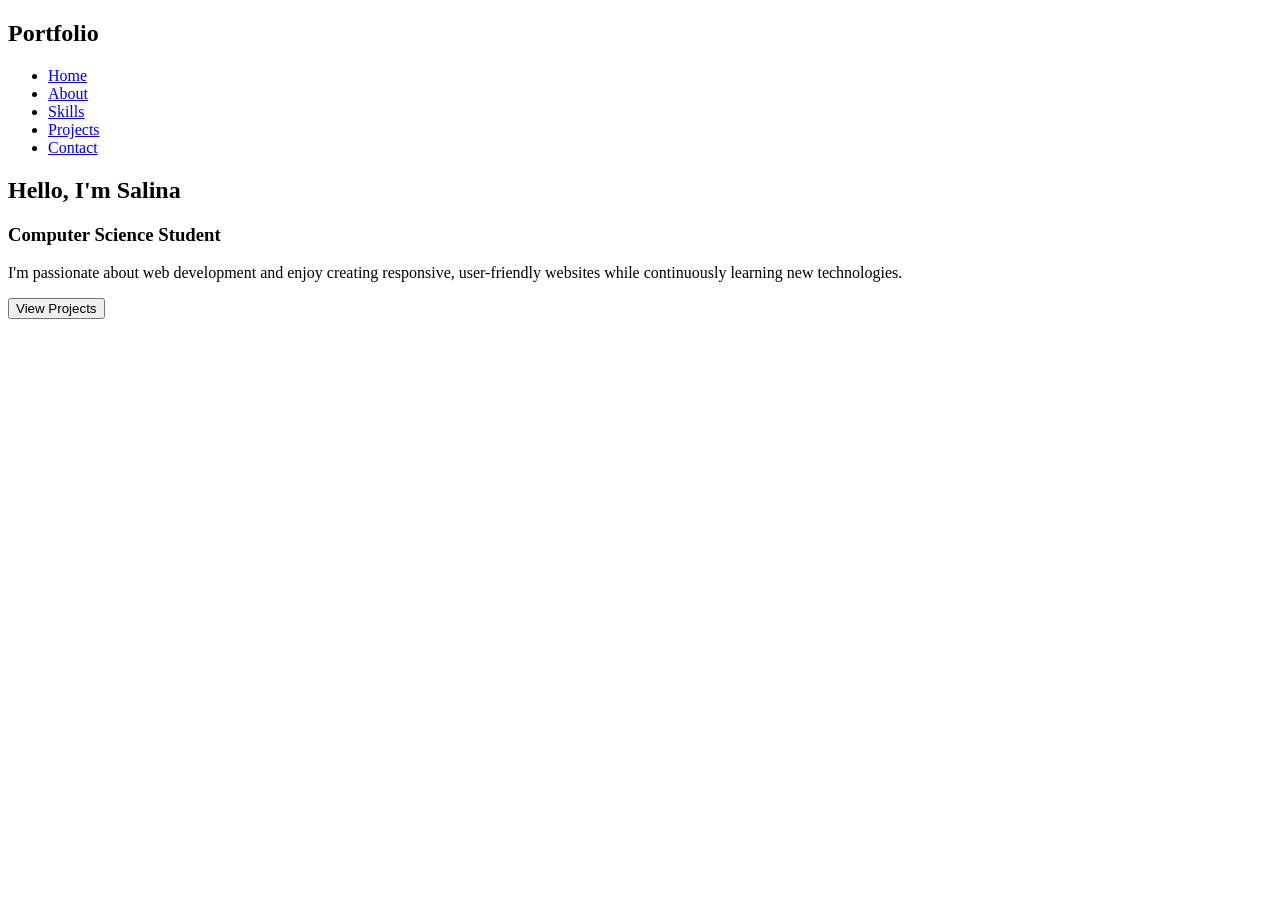
==== index.html @ ccdf06ad "Its my  portfolio" ====
<!DOCTYPE html>
<html lang="en">
<head>
    <meta charset="UTF-8">
    <meta name="viewport" content="width=device-width, initial-scale=1.0">
    <title>My Portfolio</title>

    <link rel="stylesheet" href="style.css">
</head>
<body>

<nav>
    <h2 class="logo">Portfolio</h2>

    <ul>
        <li><a href="#">Home</a></li>
        <li><a href="#">About</a></li>
        <li><a href="#">Skills</a></li>
        <li><a href="#">Projects</a></li>
        <li><a href="#">Contact</a></li>
    </ul>
</nav>

<section class="hero">

    <div class="hero-text">

        <h1>Hello, I'm <span>Salina</span></h1>

        <h3>Computer Science Student</h3>

        <p>
            I'm passionate about web development and enjoy creating
            responsive, user-friendly websites while continuously learning
            new technologies.
        </p>

        <button>View Projects</button>

    </div>

</section>

</body>
</html>
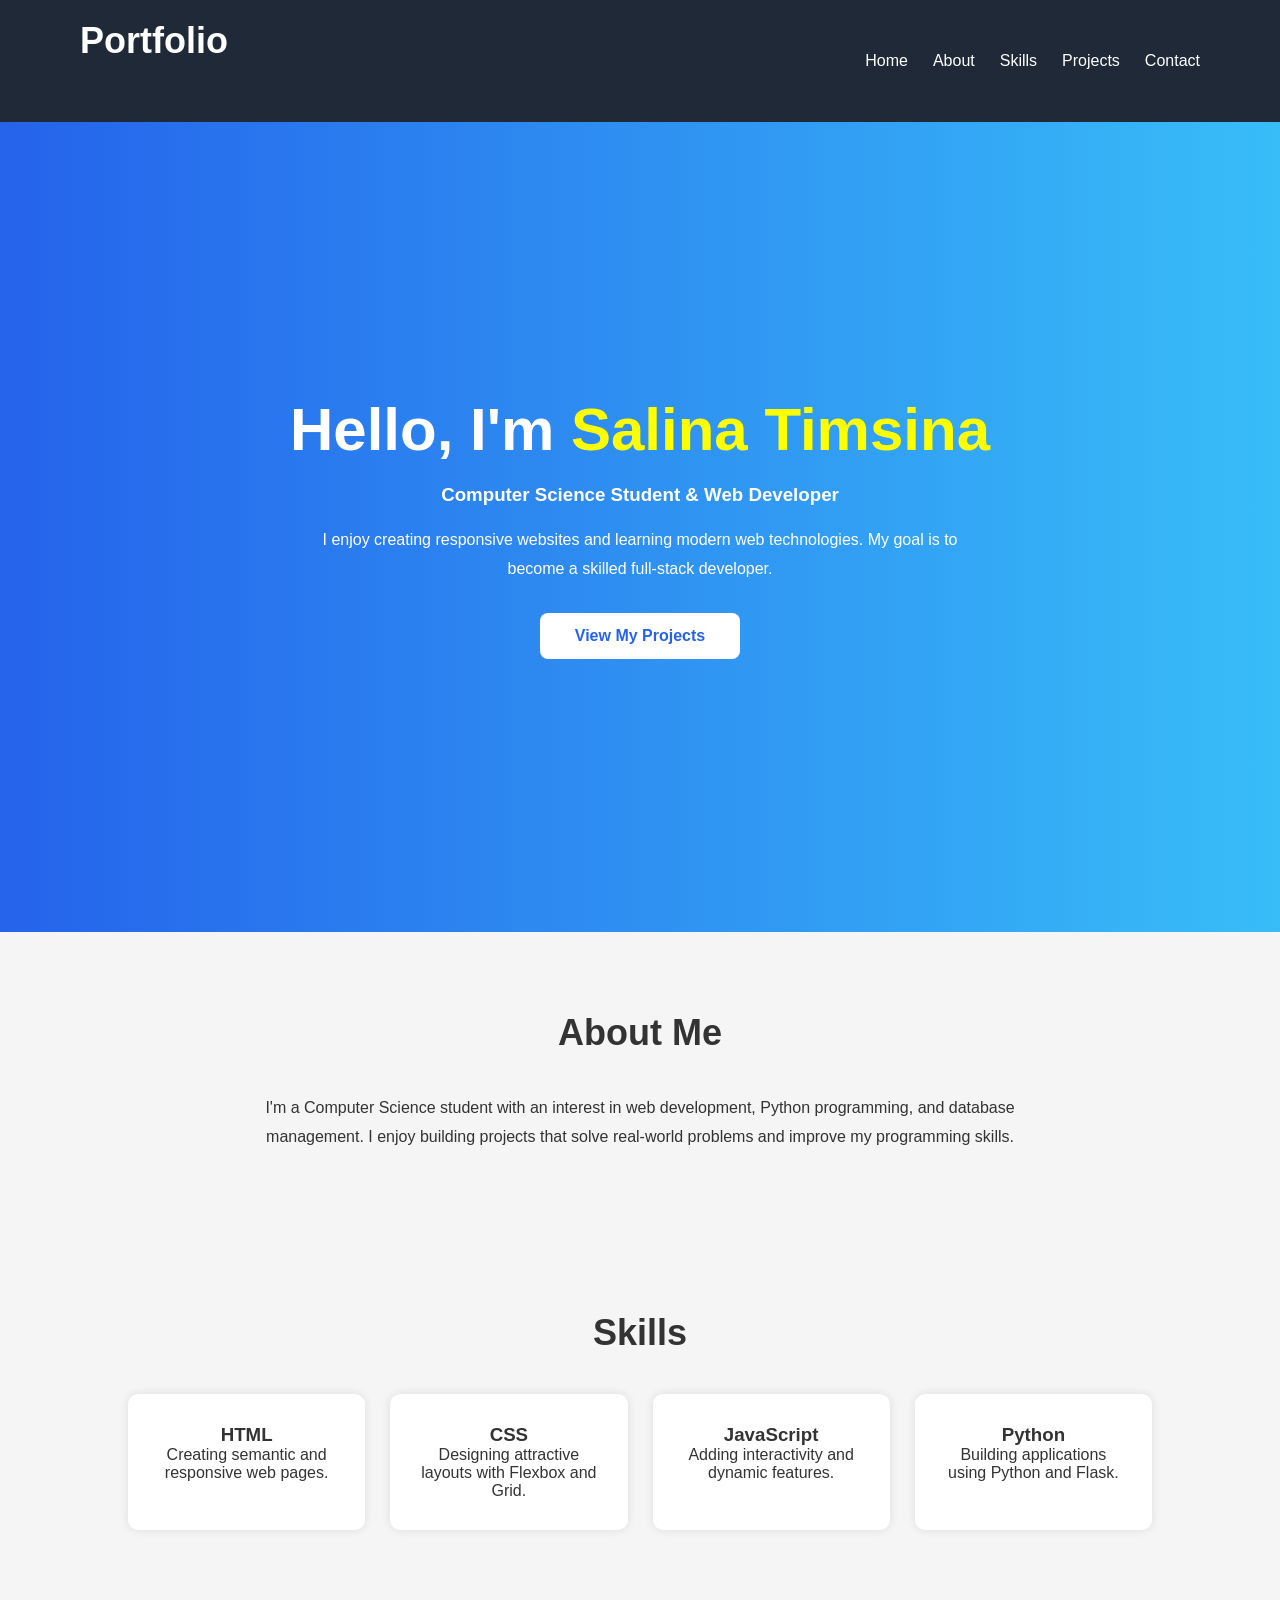
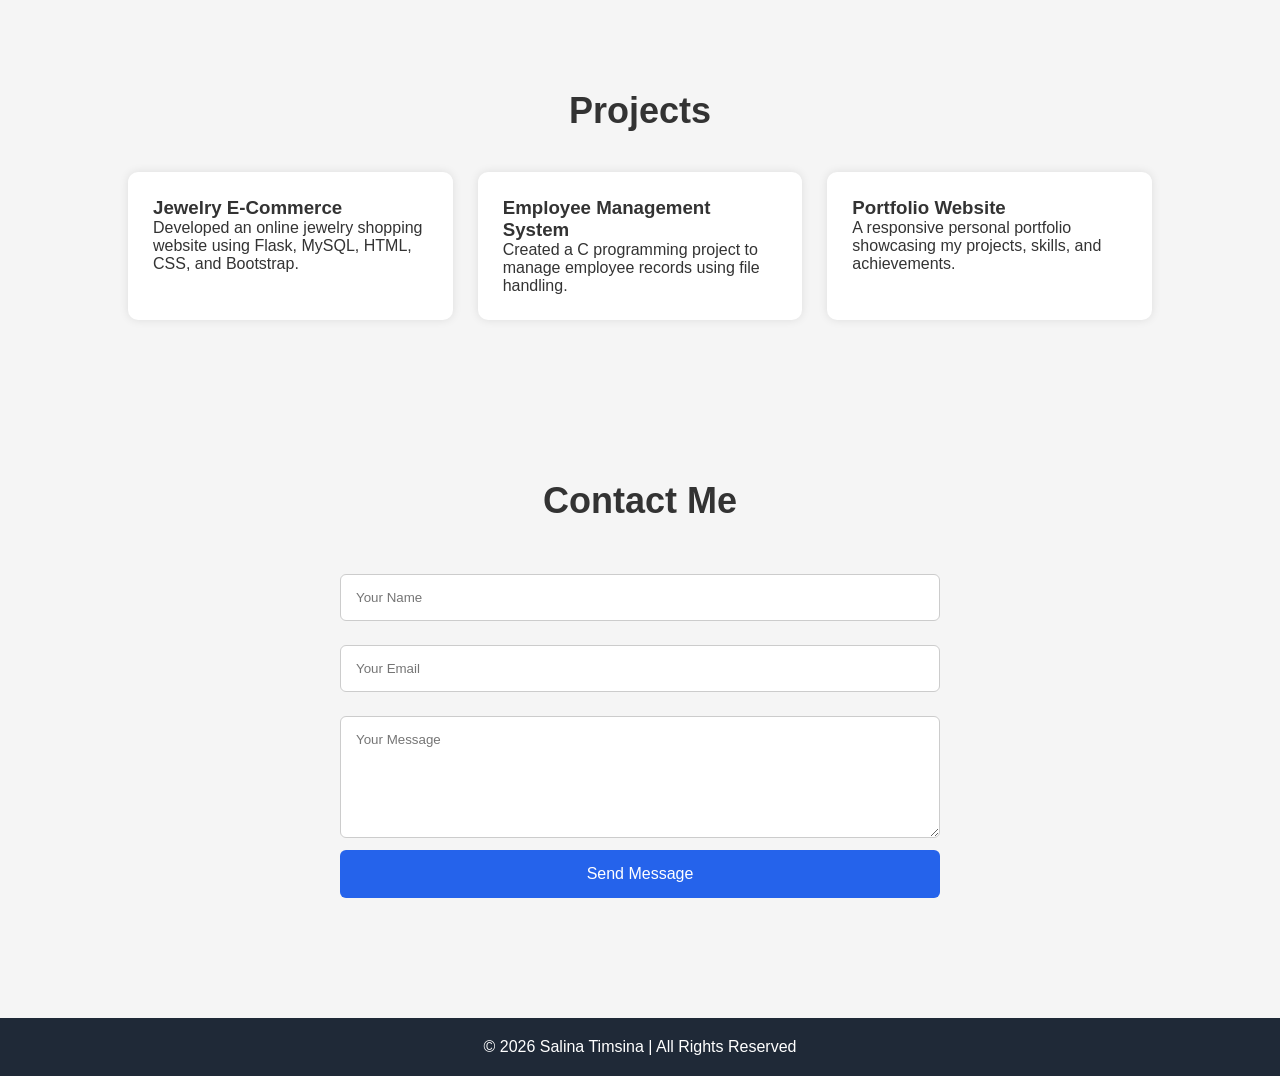
==== commit 128595c1: "its contact file" ====
--- a/index.html
+++ b/index.html
@@ -1,45 +1,172 @@
 <!DOCTYPE html>
 <html lang="en">
 <head>
-    <meta charset="UTF-8">
-    <meta name="viewport" content="width=device-width, initial-scale=1.0">
-    <title>My Portfolio</title>
+<meta charset="UTF-8">
+<meta name="viewport" content="width=device-width, initial-scale=1.0">
+<title>Personal Portfolio</title>
 
-    <link rel="stylesheet" href="style.css">
+<link rel="stylesheet" href="style.css">
+
 </head>
 <body>
 
+<!-- Navigation -->
+
 <nav>
-    <h2 class="logo">Portfolio</h2>
 
-    <ul>
-        <li><a href="#">Home</a></li>
-        <li><a href="#">About</a></li>
-        <li><a href="#">Skills</a></li>
-        <li><a href="#">Projects</a></li>
-        <li><a href="#">Contact</a></li>
-    </ul>
+<h2 class="logo">Portfolio</h2>
+
+<ul>
+
+<li><a href="#">Home</a></li>
+<li><a href="#about">About</a></li>
+<li><a href="#skills">Skills</a></li>
+<li><a href="#projects">Projects</a></li>
+<li><a href="#contact">Contact</a></li>
+
+</ul>
+
 </nav>
+
+<!-- Hero -->
 
 <section class="hero">
 
-    <div class="hero-text">
+<div class="hero-content">
 
-        <h1>Hello, I'm <span>Salina</span></h1>
+<h1>Hello, I'm <span>Salina Timsina</span></h1>
 
-        <h3>Computer Science Student</h3>
+<h3>Computer Science Student & Web Developer</h3>
 
-        <p>
-            I'm passionate about web development and enjoy creating
-            responsive, user-friendly websites while continuously learning
-            new technologies.
-        </p>
+<p>
+I enjoy creating responsive websites and learning modern web technologies.
+My goal is to become a skilled full-stack developer.
+</p>
 
-        <button>View Projects</button>
+<a href="#projects" class="btn">View My Projects</a>
 
-    </div>
+</div>
 
 </section>
 
+<!-- About -->
+
+<section id="about" class="about">
+
+<h2>About Me</h2>
+
+<p>
+I'm a Computer Science student with an interest in web development,
+Python programming, and database management. I enjoy building projects
+that solve real-world problems and improve my programming skills.
+</p>
+
+</section>
+
+<!-- Skills -->
+
+<section id="skills" class="skills">
+
+<h2>Skills</h2>
+
+<div class="skill-box">
+
+<div class="card">
+<h3>HTML</h3>
+<p>Creating semantic and responsive web pages.</p>
+</div>
+
+<div class="card">
+<h3>CSS</h3>
+<p>Designing attractive layouts with Flexbox and Grid.</p>
+</div>
+
+<div class="card">
+<h3>JavaScript</h3>
+<p>Adding interactivity and dynamic features.</p>
+</div>
+
+<div class="card">
+<h3>Python</h3>
+<p>Building applications using Python and Flask.</p>
+</div>
+
+</div>
+
+</section>
+
+<!-- Projects -->
+
+<section id="projects" class="projects">
+
+<h2>Projects</h2>
+
+<div class="project-container">
+
+<div class="project-card">
+
+<h3>Jewelry E-Commerce</h3>
+
+<p>
+Developed an online jewelry shopping website using Flask,
+MySQL, HTML, CSS, and Bootstrap.
+</p>
+
+</div>
+
+<div class="project-card">
+
+<h3>Employee Management System</h3>
+
+<p>
+Created a C programming project to manage employee records
+using file handling.
+</p>
+
+</div>
+
+<div class="project-card">
+
+<h3>Portfolio Website</h3>
+
+<p>
+A responsive personal portfolio showcasing my projects,
+skills, and achievements.
+</p>
+
+</div>
+
+</div>
+
+</section>
+
+<!-- Contact -->
+
+<section id="contact" class="contact">
+
+<h2>Contact Me</h2>
+
+<form>
+
+<input type="text" placeholder="Your Name">
+
+<input type="email" placeholder="Your Email">
+
+<textarea rows="6" placeholder="Your Message"></textarea>
+
+<button type="submit">Send Message</button>
+
+</form>
+
+</section>
+
+<!-- Footer -->
+
+<footer>
+
+<p>© 2026 Salina Timsina | All Rights Reserved</p>
+
+</footer>
+
 </body>
 </html>
--- a/style.css
+++ b/style.css
@@ -0,0 +1,198 @@
+*{
+margin:0;
+padding:0;
+box-sizing:border-box;
+font-family:Arial,sans-serif;
+}
+
+html{
+scroll-behavior:smooth;
+}
+
+body{
+background:#f5f5f5;
+color:#333;
+}
+
+nav{
+display:flex;
+justify-content:space-between;
+align-items:center;
+padding:20px 80px;
+background:#1f2937;
+position:sticky;
+top:0;
+}
+
+.logo{
+color:white;
+}
+
+nav ul{
+display:flex;
+list-style:none;
+}
+
+nav li{
+margin-left:25px;
+}
+
+nav a{
+text-decoration:none;
+color:white;
+transition:.3s;
+}
+
+nav a:hover{
+color:#38bdf8;
+}
+
+.hero{
+height:90vh;
+display:flex;
+justify-content:center;
+align-items:center;
+text-align:center;
+padding:20px;
+background:linear-gradient(to right,#2563eb,#38bdf8);
+color:white;
+}
+
+.hero h1{
+font-size:60px;
+margin-bottom:20px;
+}
+
+.hero span{
+color:yellow;
+}
+
+.hero h3{
+margin-bottom:20px;
+}
+
+.hero p{
+max-width:650px;
+margin:auto;
+line-height:1.8;
+}
+
+.btn{
+display:inline-block;
+margin-top:30px;
+padding:14px 35px;
+background:white;
+color:#2563eb;
+text-decoration:none;
+border-radius:8px;
+font-weight:bold;
+}
+
+section{
+padding:80px 10%;
+}
+
+h2{
+text-align:center;
+margin-bottom:40px;
+font-size:36px;
+}
+
+.about p{
+max-width:800px;
+margin:auto;
+text-align:center;
+line-height:1.8;
+}
+
+.skill-box{
+display:grid;
+grid-template-columns:repeat(auto-fit,minmax(220px,1fr));
+gap:25px;
+}
+
+.card{
+background:white;
+padding:30px;
+text-align:center;
+border-radius:10px;
+box-shadow:0 0 10px rgba(0,0,0,.1);
+transition:.3s;
+}
+
+.card:hover{
+transform:translateY(-8px);
+}
+
+.project-container{
+display:grid;
+grid-template-columns:repeat(auto-fit,minmax(250px,1fr));
+gap:25px;
+}
+
+.project-card{
+background:white;
+padding:25px;
+border-radius:10px;
+box-shadow:0 0 10px rgba(0,0,0,.1);
+transition:.3s;
+}
+
+.project-card:hover{
+transform:scale(1.05);
+}
+
+.contact form{
+max-width:600px;
+margin:auto;
+display:flex;
+flex-direction:column;
+}
+
+input,
+textarea{
+padding:15px;
+margin:12px 0;
+border:1px solid #ccc;
+border-radius:6px;
+}
+
+button{
+padding:15px;
+background:#2563eb;
+color:white;
+border:none;
+border-radius:6px;
+cursor:pointer;
+font-size:16px;
+}
+
+button:hover{
+background:#1d4ed8;
+}
+
+footer{
+background:#1f2937;
+color:white;
+text-align:center;
+padding:20px;
+margin-top:40px;
+}
+
+@media(max-width:768px){
+
+nav{
+flex-direction:column;
+}
+
+nav ul{
+margin-top:20px;
+flex-wrap:wrap;
+justify-content:center;
+}
+
+.hero h1{
+font-size:40px;
+}
+
+}
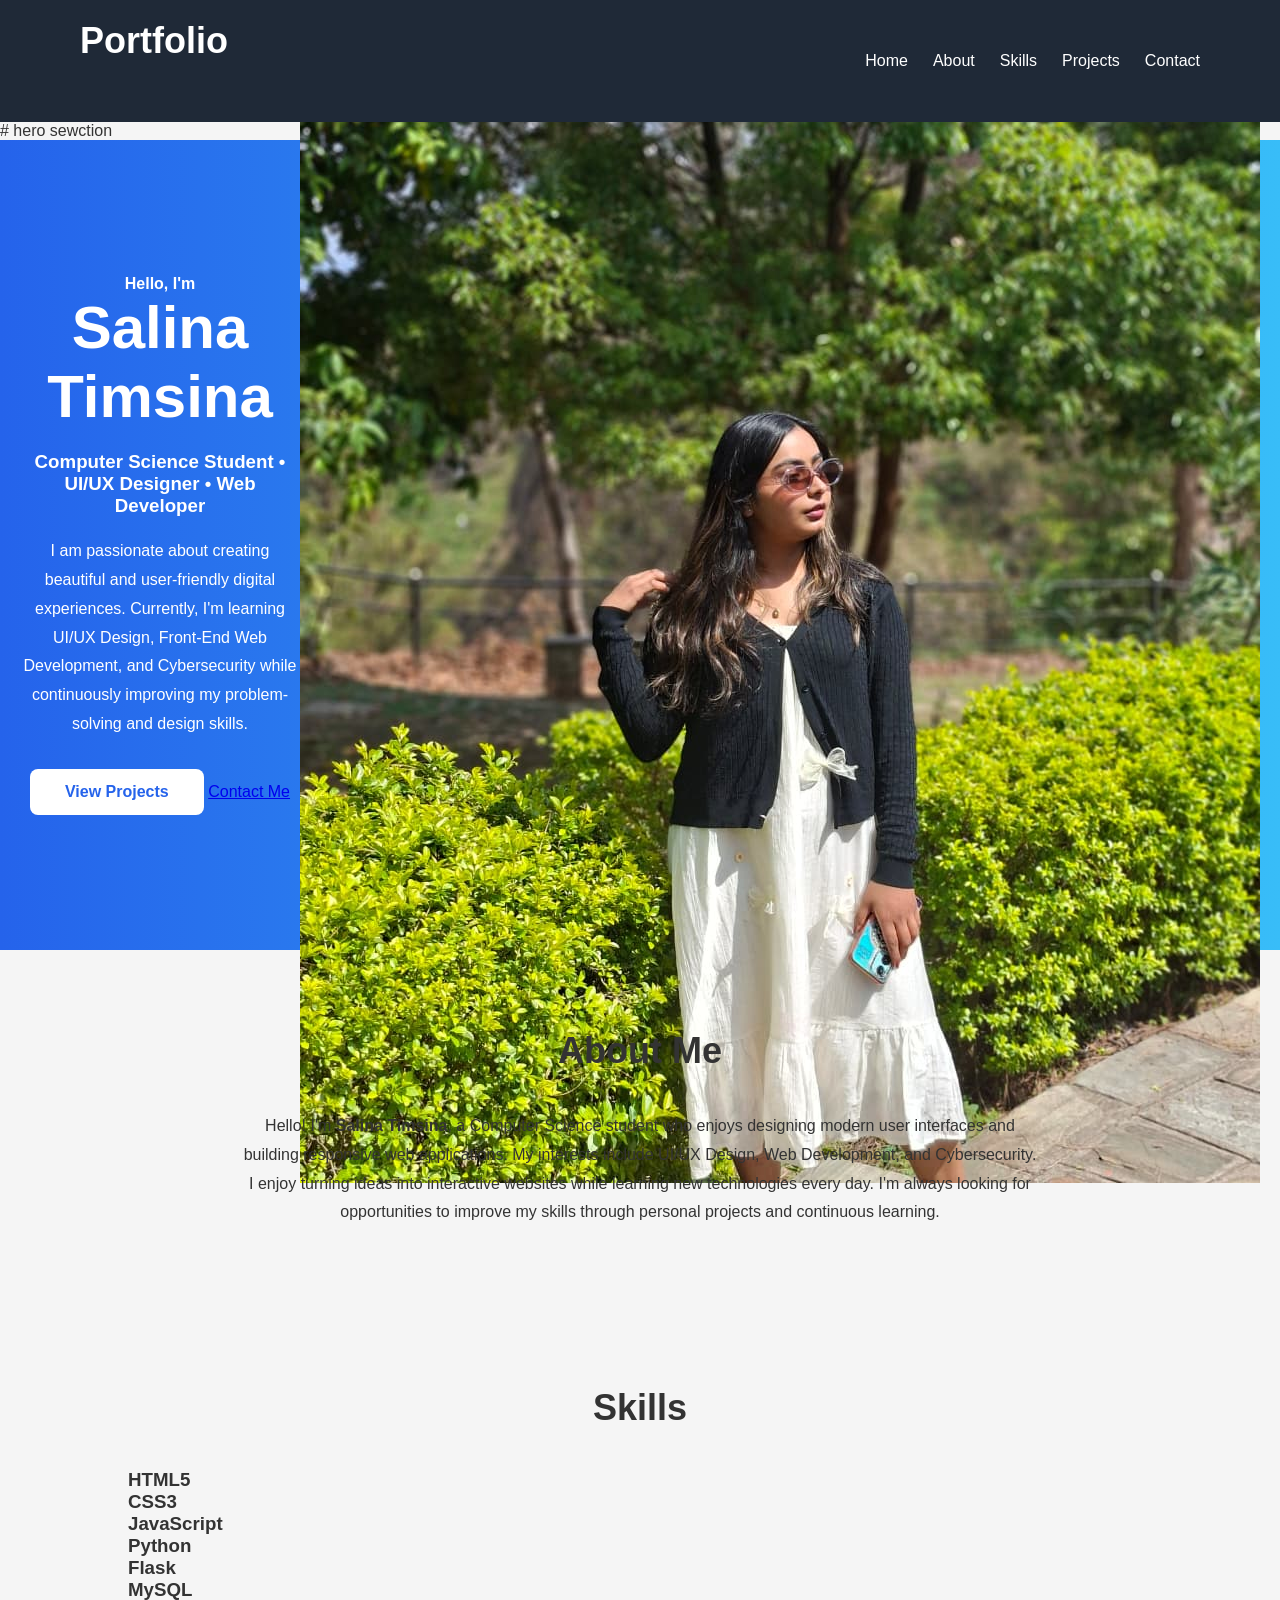
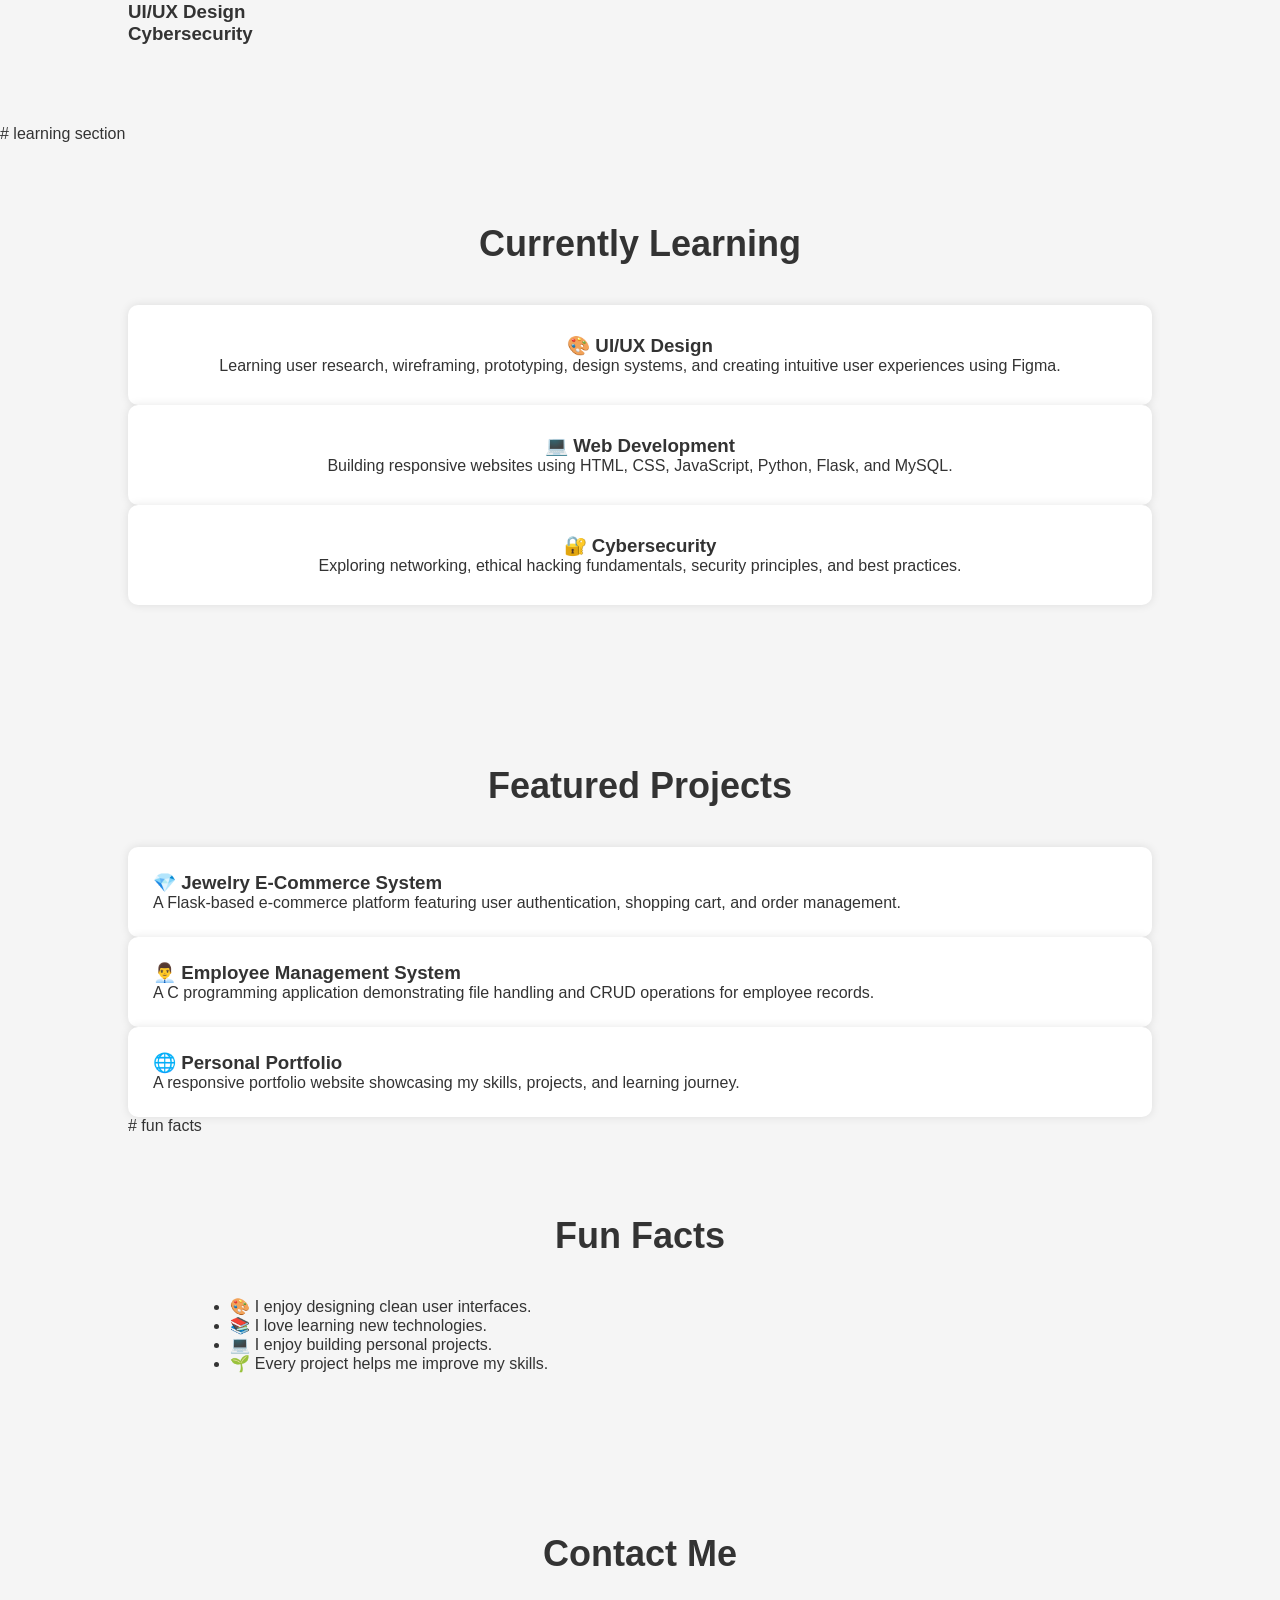
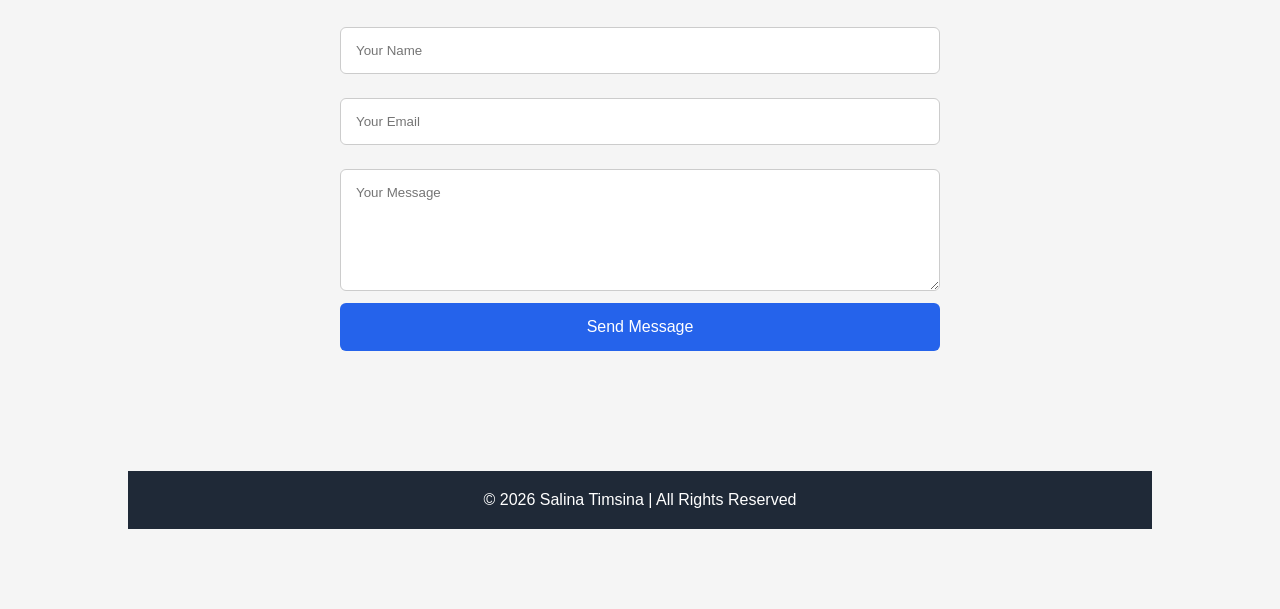
==== commit 430f1e93: "Add profile photo and improve portfolio layout" ====
--- a/index.html
+++ b/index.html
@@ -27,68 +27,153 @@
 </ul>
 
 </nav>
-
-<!-- Hero -->
+# hero sewction
 
 <section class="hero">
 
-<div class="hero-content">
-
-<h1>Hello, I'm <span>Salina Timsina</span></h1>
-
-<h3>Computer Science Student & Web Developer</h3>
-
-<p>
-I enjoy creating responsive websites and learning modern web technologies.
-My goal is to become a skilled full-stack developer.
-</p>
-
-<a href="#projects" class="btn">View My Projects</a>
-
-</div>
-
-</section>
+<div class="hero-text">
+
+<h4>Hello, I'm</h4>
+
+<h1>Salina Timsina</h1>
+
+<h3>
+Computer Science Student • UI/UX Designer • Web Developer
+</h3>
+
+<p>
+I am passionate about creating beautiful and user-friendly digital
+experiences. Currently, I'm learning UI/UX Design, Front-End Web
+Development, and Cybersecurity while continuously improving my
+problem-solving and design skills.
+</p>
+
+<a href="#projects" class="btn">View Projects</a>
+
+<a href="contact.html" class="btn-outline">Contact Me</a>
+
+</div>
+
+<div class="hero-image">
+
+<img src="images/profile.jpg" alt="Salina">
+
+</div>
+
+</section>
+
 
 <!-- About -->
-
 <section id="about" class="about">
 
 <h2>About Me</h2>
 
 <p>
-I'm a Computer Science student with an interest in web development,
-Python programming, and database management. I enjoy building projects
-that solve real-world problems and improve my programming skills.
+
+Hello! I'm <strong>Salina Timsina</strong>, a Computer Science student
+who enjoys designing modern user interfaces and building responsive
+web applications.
+
+My interests include UI/UX Design, Web Development, and
+Cybersecurity. I enjoy turning ideas into interactive websites while
+learning new technologies every day.
+
+I'm always looking for opportunities to improve my skills through
+personal projects and continuous learning.
+
 </p>
 
 </section>
 
 <!-- Skills -->
-
-<section id="skills" class="skills">
+<section id="skills">
 
 <h2>Skills</h2>
 
-<div class="skill-box">
+<div class="skills">
+
+<div class="skill">
+<h3>HTML5</h3>
+<div class="progress"><span style="width:95%"></span></div>
+</div>
+
+<div class="skill">
+<h3>CSS3</h3>
+<div class="progress"><span style="width:90%"></span></div>
+</div>
+
+<div class="skill">
+<h3>JavaScript</h3>
+<div class="progress"><span style="width:70%"></span></div>
+</div>
+
+<div class="skill">
+<h3>Python</h3>
+<div class="progress"><span style="width:85%"></span></div>
+</div>
+
+<div class="skill">
+<h3>Flask</h3>
+<div class="progress"><span style="width:75%"></span></div>
+</div>
+
+<div class="skill">
+<h3>MySQL</h3>
+<div class="progress"><span style="width:80%"></span></div>
+</div>
+
+<div class="skill">
+<h3>UI/UX Design</h3>
+<div class="progress"><span style="width:65%"></span></div>
+</div>
+
+<div class="skill">
+<h3>Cybersecurity</h3>
+<div class="progress"><span style="width:50%"></span></div>
+</div>
+
+</div>
+
+</section>
+# learning section
+
+<section class="learning">
+
+<h2>Currently Learning</h2>
+
+<div class="learning-box">
 
 <div class="card">
-<h3>HTML</h3>
-<p>Creating semantic and responsive web pages.</p>
+
+<h3>🎨 UI/UX Design</h3>
+
+<p>
+Learning user research, wireframing, prototyping, design systems,
+and creating intuitive user experiences using Figma.
+</p>
+
 </div>
 
 <div class="card">
-<h3>CSS</h3>
-<p>Designing attractive layouts with Flexbox and Grid.</p>
+
+<h3>💻 Web Development</h3>
+
+<p>
+Building responsive websites using HTML, CSS, JavaScript,
+Python, Flask, and MySQL.
+</p>
+
 </div>
 
 <div class="card">
-<h3>JavaScript</h3>
-<p>Adding interactivity and dynamic features.</p>
-</div>
-
-<div class="card">
-<h3>Python</h3>
-<p>Building applications using Python and Flask.</p>
+
+<h3>🔐 Cybersecurity</h3>
+
+<p>
+Exploring networking, ethical hacking fundamentals,
+security principles, and best practices.
+</p>
+
 </div>
 
 </div>
@@ -97,48 +182,61 @@
 
 <!-- Projects -->
 
-<section id="projects" class="projects">
-
-<h2>Projects</h2>
-
-<div class="project-container">
+<section id="projects">
+
+<h2>Featured Projects</h2>
 
 <div class="project-card">
 
-<h3>Jewelry E-Commerce</h3>
-
-<p>
-Developed an online jewelry shopping website using Flask,
-MySQL, HTML, CSS, and Bootstrap.
+<h3>💎 Jewelry E-Commerce System</h3>
+
+<p>
+A Flask-based e-commerce platform featuring user authentication,
+shopping cart, and order management.
 </p>
 
 </div>
 
 <div class="project-card">
 
-<h3>Employee Management System</h3>
-
-<p>
-Created a C programming project to manage employee records
-using file handling.
+<h3>👨‍💼 Employee Management System</h3>
+
+<p>
+A C programming application demonstrating file handling and CRUD
+operations for employee records.
 </p>
 
 </div>
 
 <div class="project-card">
 
-<h3>Portfolio Website</h3>
-
-<p>
-A responsive personal portfolio showcasing my projects,
-skills, and achievements.
-</p>
-
-</div>
-
-</div>
-
-</section>
+<h3>🌐 Personal Portfolio</h3>
+
+<p>
+A responsive portfolio website showcasing my skills, projects,
+and learning journey.
+</p>
+
+</div>
+# fun facts
+<section>
+
+<h2>Fun Facts</h2>
+
+<ul>
+
+<li>🎨 I enjoy designing clean user interfaces.</li>
+
+<li>📚 I love learning new technologies.</li>
+
+<li>💻 I enjoy building personal projects.</li>
+
+<li>🌱 Every project helps me improve my skills.</li>
+
+</ul>
+
+</section>
+
 
 <!-- Contact -->
 
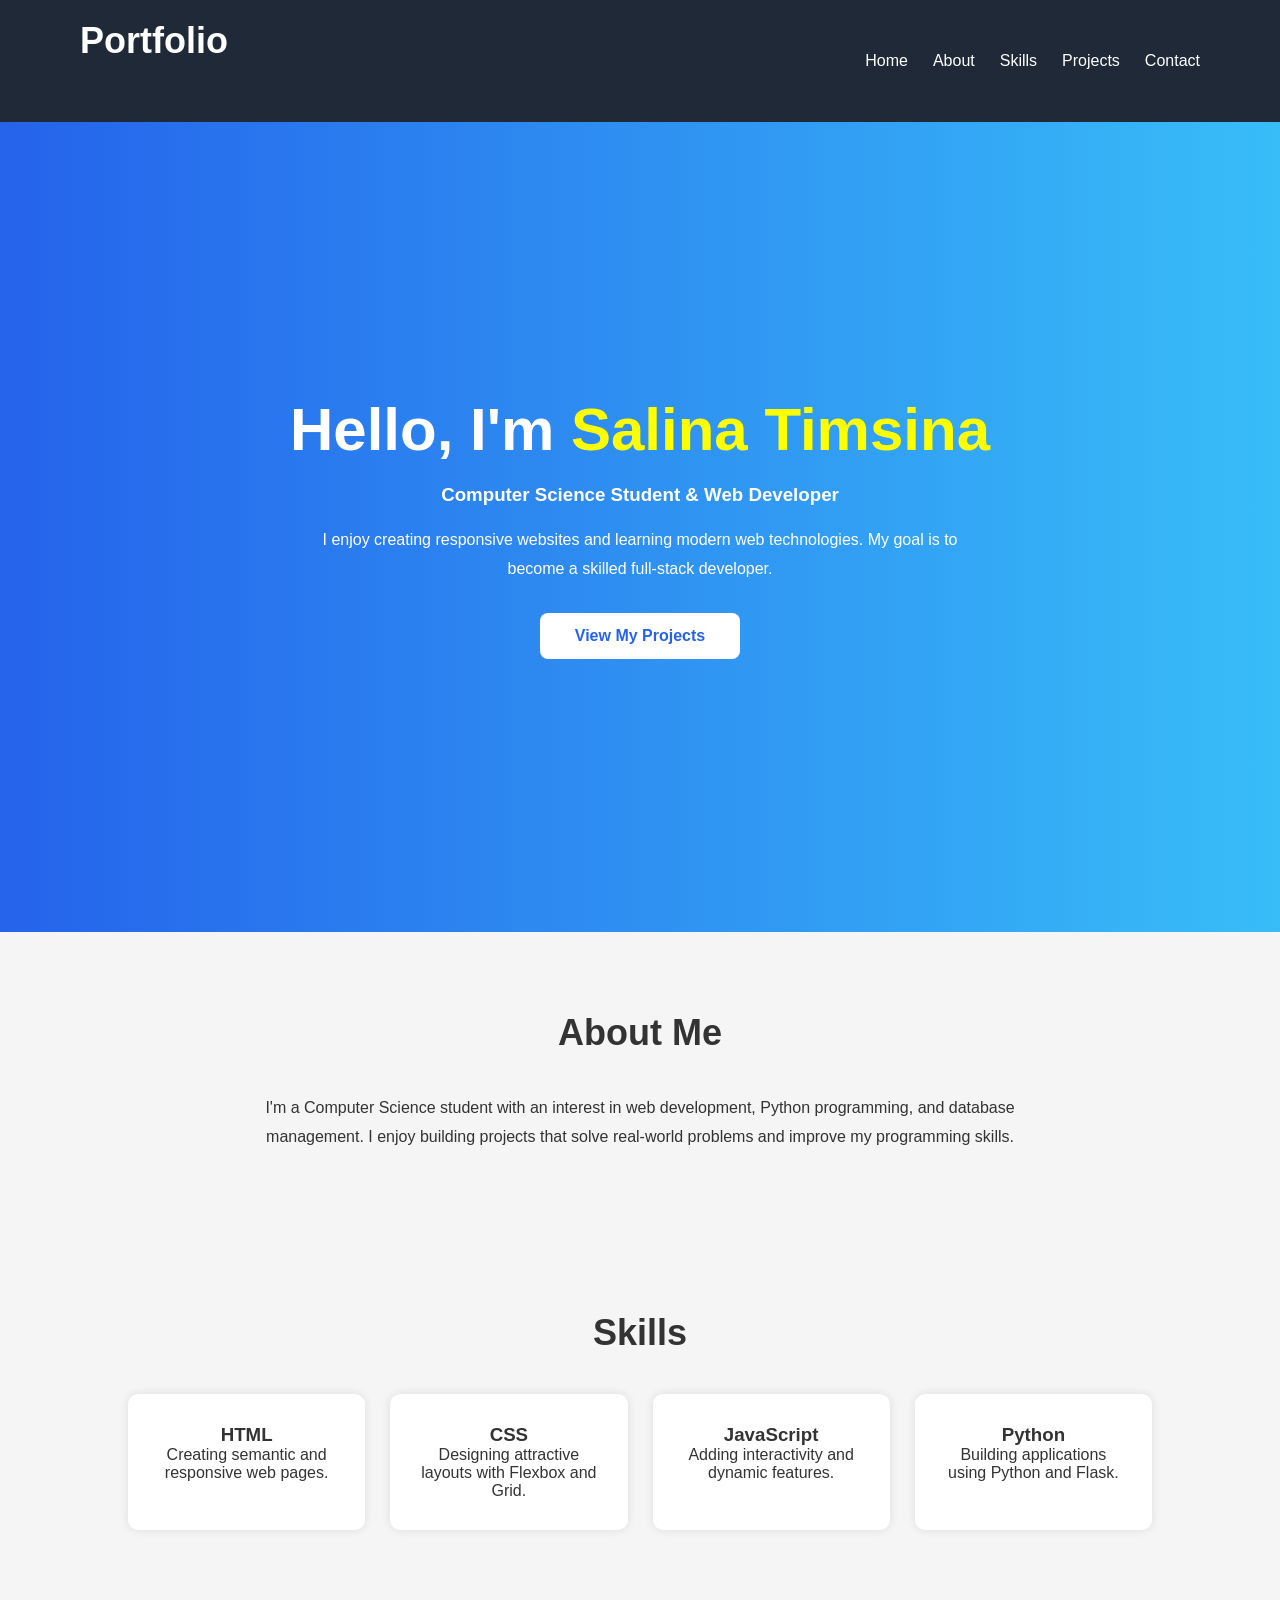
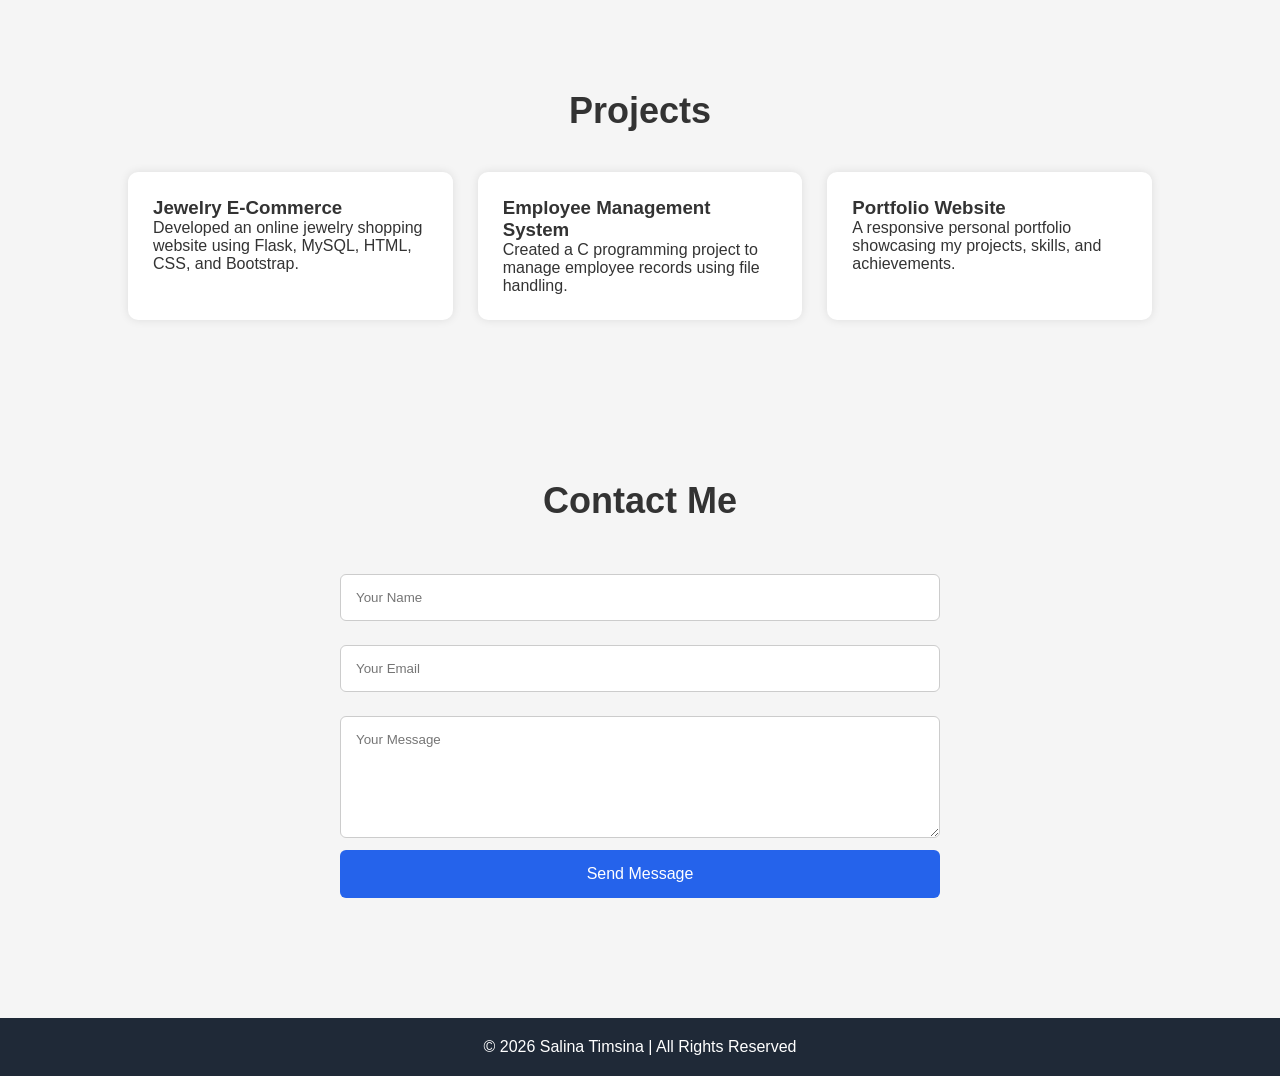
==== commit d41111ea: "Update portfolio homepage" ====
--- a/index.html
+++ b/index.html
@@ -27,153 +27,68 @@
 </ul>
 
 </nav>
-# hero sewction
+
+<!-- Hero -->
 
 <section class="hero">
 
-<div class="hero-text">
+<div class="hero-content">
 
-<h4>Hello, I'm</h4>
+<h1>Hello, I'm <span>Salina Timsina</span></h1>
 
-<h1>Salina Timsina</h1>
-
-<h3>
-Computer Science Student • UI/UX Designer • Web Developer
-</h3>
+<h3>Computer Science Student & Web Developer</h3>
 
 <p>
-I am passionate about creating beautiful and user-friendly digital
-experiences. Currently, I'm learning UI/UX Design, Front-End Web
-Development, and Cybersecurity while continuously improving my
-problem-solving and design skills.
+I enjoy creating responsive websites and learning modern web technologies.
+My goal is to become a skilled full-stack developer.
 </p>
 
-<a href="#projects" class="btn">View Projects</a>
-
-<a href="contact.html" class="btn-outline">Contact Me</a>
-
-</div>
-
-<div class="hero-image">
-
-<img src="images/profile.jpg" alt="Salina">
+<a href="#projects" class="btn">View My Projects</a>
 
 </div>
 
 </section>
 
+<!-- About -->
 
-<!-- About -->
 <section id="about" class="about">
 
 <h2>About Me</h2>
 
 <p>
-
-Hello! I'm <strong>Salina Timsina</strong>, a Computer Science student
-who enjoys designing modern user interfaces and building responsive
-web applications.
-
-My interests include UI/UX Design, Web Development, and
-Cybersecurity. I enjoy turning ideas into interactive websites while
-learning new technologies every day.
-
-I'm always looking for opportunities to improve my skills through
-personal projects and continuous learning.
-
+I'm a Computer Science student with an interest in web development,
+Python programming, and database management. I enjoy building projects
+that solve real-world problems and improve my programming skills.
 </p>
 
 </section>
 
 <!-- Skills -->
-<section id="skills">
+
+<section id="skills" class="skills">
 
 <h2>Skills</h2>
 
-<div class="skills">
-
-<div class="skill">
-<h3>HTML5</h3>
-<div class="progress"><span style="width:95%"></span></div>
-</div>
-
-<div class="skill">
-<h3>CSS3</h3>
-<div class="progress"><span style="width:90%"></span></div>
-</div>
-
-<div class="skill">
-<h3>JavaScript</h3>
-<div class="progress"><span style="width:70%"></span></div>
-</div>
-
-<div class="skill">
-<h3>Python</h3>
-<div class="progress"><span style="width:85%"></span></div>
-</div>
-
-<div class="skill">
-<h3>Flask</h3>
-<div class="progress"><span style="width:75%"></span></div>
-</div>
-
-<div class="skill">
-<h3>MySQL</h3>
-<div class="progress"><span style="width:80%"></span></div>
-</div>
-
-<div class="skill">
-<h3>UI/UX Design</h3>
-<div class="progress"><span style="width:65%"></span></div>
-</div>
-
-<div class="skill">
-<h3>Cybersecurity</h3>
-<div class="progress"><span style="width:50%"></span></div>
-</div>
-
-</div>
-
-</section>
-# learning section
-
-<section class="learning">
-
-<h2>Currently Learning</h2>
-
-<div class="learning-box">
+<div class="skill-box">
 
 <div class="card">
-
-<h3>🎨 UI/UX Design</h3>
-
-<p>
-Learning user research, wireframing, prototyping, design systems,
-and creating intuitive user experiences using Figma.
-</p>
-
+<h3>HTML</h3>
+<p>Creating semantic and responsive web pages.</p>
 </div>
 
 <div class="card">
-
-<h3>💻 Web Development</h3>
-
-<p>
-Building responsive websites using HTML, CSS, JavaScript,
-Python, Flask, and MySQL.
-</p>
-
+<h3>CSS</h3>
+<p>Designing attractive layouts with Flexbox and Grid.</p>
 </div>
 
 <div class="card">
+<h3>JavaScript</h3>
+<p>Adding interactivity and dynamic features.</p>
+</div>
 
-<h3>🔐 Cybersecurity</h3>
-
-<p>
-Exploring networking, ethical hacking fundamentals,
-security principles, and best practices.
-</p>
-
+<div class="card">
+<h3>Python</h3>
+<p>Building applications using Python and Flask.</p>
 </div>
 
 </div>
@@ -182,61 +97,48 @@
 
 <!-- Projects -->
 
-<section id="projects">
+<section id="projects" class="projects">
 
-<h2>Featured Projects</h2>
+<h2>Projects</h2>
+
+<div class="project-container">
 
 <div class="project-card">
 
-<h3>💎 Jewelry E-Commerce System</h3>
+<h3>Jewelry E-Commerce</h3>
 
 <p>
-A Flask-based e-commerce platform featuring user authentication,
-shopping cart, and order management.
+Developed an online jewelry shopping website using Flask,
+MySQL, HTML, CSS, and Bootstrap.
 </p>
 
 </div>
 
 <div class="project-card">
 
-<h3>👨‍💼 Employee Management System</h3>
+<h3>Employee Management System</h3>
 
 <p>
-A C programming application demonstrating file handling and CRUD
-operations for employee records.
+Created a C programming project to manage employee records
+using file handling.
 </p>
 
 </div>
 
 <div class="project-card">
 
-<h3>🌐 Personal Portfolio</h3>
+<h3>Portfolio Website</h3>
 
 <p>
-A responsive portfolio website showcasing my skills, projects,
-and learning journey.
+A responsive personal portfolio showcasing my projects,
+skills, and achievements.
 </p>
 
 </div>
-# fun facts
-<section>
 
-<h2>Fun Facts</h2>
-
-<ul>
-
-<li>🎨 I enjoy designing clean user interfaces.</li>
-
-<li>📚 I love learning new technologies.</li>
-
-<li>💻 I enjoy building personal projects.</li>
-
-<li>🌱 Every project helps me improve my skills.</li>
-
-</ul>
+</div>
 
 </section>
-
 
 <!-- Contact -->
 
